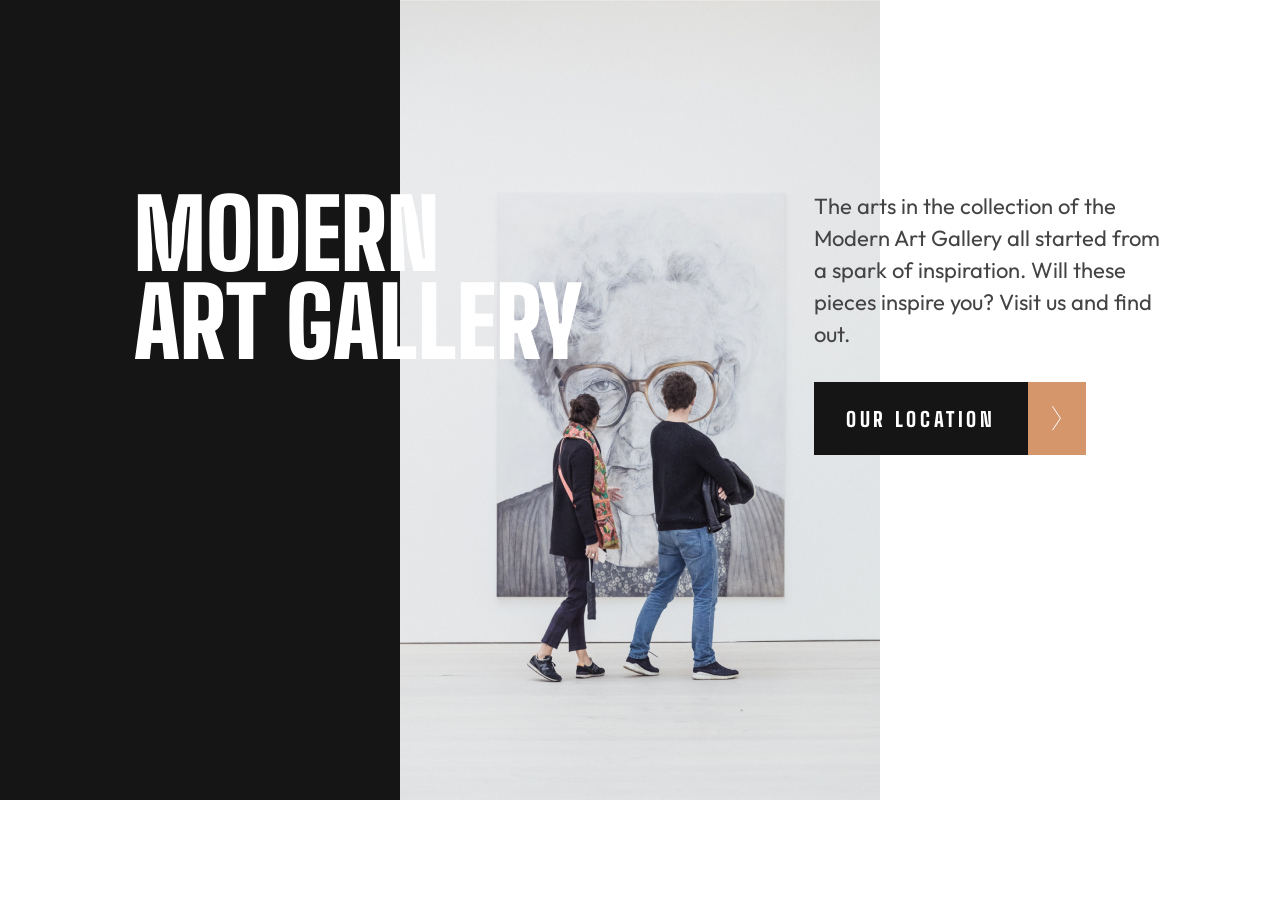
==== index.html @ 4975e386 "Responsive header" ====
<!doctype html>
<html class="no-js" lang="es">

<head>
  <meta charset="utf-8">
  <meta name="viewport" content="width=device-width, initial-scale=1">
  <title>CSS Proyectos 03 - Modern Art Gallery</title>
  <link rel="stylesheet" href="css/app.css">
  <meta name="description" content="">

  <meta property="og:title" content="">
  <meta property="og:type" content="">
  <meta property="og:url" content="">
  <meta property="og:image" content="">

  <link rel="icon" href="/favicon.ico" sizes="any">
  <link rel="icon" href="/icon.svg" type="image/svg+xml">
  <link rel="apple-touch-icon" href="icon.png">

  <link rel="preconnect" href="https://fonts.googleapis.com">
  <link rel="preconnect" href="https://fonts.gstatic.com" crossorigin>
  <link href="https://fonts.googleapis.com/css2?family=Big+Shoulders:opsz,wght@10..72,100..900&family=Outfit:wght@100..900&display=swap" rel="stylesheet">

  <link rel="manifest" href="site.webmanifest">
  <meta name="theme-color" content="#fafafa">
</head>

<body>

  <header class="header">

    <picture>
      <source media="(min-width: 768px)" srcset="img/bk_image_tablet.png">
      <img src="img/bk_image_mobile.png" alt="Background image">
    </picture>

    <div class="header_text">
      
      <h1 class="title">MODERN <br>ART GALLERY</h1>
      <p class="paragraph">The arts in the collection of the Modern Art Gallery all started from a spark of inspiration. Will these pieces inspire you? Visit us and find out.</p>
      <a href="html/location.html" class="button">our location <img src="img/arrow.svg" alt="Arrow image"></a>
      
    </div>
    
  </header>

</body>

</html>
---- css/app.css ----
@import url("https://fonts.googleapis.com/css2?family=Big+Shoulders:opsz,wght@10..72,100..900&family=Outfit:wght@100..900&display=swap");
.button:hover {
  cursor: pointer;
  background-color: #D5966C;
  transition: background-color 0.2s ease;
}
.button:hover a {
  background-color: #D5966C;
  transition: background-color 0.2s ease;
}
.button:hover img {
  background-color: #151515;
  transition: background-color 0.2s ease;
}

* {
  padding: 0;
  margin: 0;
  box-sizing: border-box;
}

.button {
  background-color: #151515;
  display: flex;
  align-items: center;
  justify-content: space-between;
  gap: 32px;
  color: #FFFFFF;
  margin-left: 16px;
  width: -moz-fit-content;
  width: fit-content;
  transition: background-color 0.2s ease;
  text-decoration: none;
  text-transform: uppercase;
  font-family: "Big Shoulders", sans-serif;
  font-weight: 800;
  font-size: 20px;
  letter-spacing: 3.64px;
  padding-left: 32px;
}
@media (max-width: 1439px) and (min-width: 1024px) {
  .button {
    margin: 0;
  }
}
@media (max-width: 2560px) and (min-width: 1440px) {
  .button {
    margin: 0;
  }
}
.button img {
  background-color: #D5966C;
  padding: 24px;
  transition: background-color 0.2s ease;
}

@media (max-width: 1023px) and (min-width: 768px) {
  header.header {
    display: flex;
    flex-direction: row;
  }
}
@media (max-width: 1439px) and (min-width: 1024px) {
  header.header {
    display: flex;
    flex-direction: row;
    height: 800px;
  }
  header.header::before {
    content: "";
    position: relative;
    width: 31.25%;
    height: 100%;
    background: #151515;
    z-index: 1;
  }
}
@media (max-width: 2560px) and (min-width: 1440px) {
  header.header {
    display: flex;
    flex-direction: row;
    height: 85vh;
  }
  header.header::before {
    content: "";
    position: relative;
    width: 31.25%;
    height: 100%;
    background: #151515;
    z-index: 1;
  }
}
header.header > picture {
  width: 100%;
}
header.header > picture img {
  width: 100%;
  height: auto;
}
@media (max-width: 1023px) and (min-width: 768px) {
  header.header > picture img {
    position: absolute;
    width: 57%;
  }
}
@media (max-width: 1439px) and (min-width: 1024px) {
  header.header > picture img {
    height: 100%;
  }
}
@media (max-width: 2560px) and (min-width: 1440px) {
  header.header > picture img {
    height: 100%;
  }
}
@media (max-width: 1439px) and (min-width: 1024px) {
  header.header > picture {
    width: 37.5%;
  }
}
@media (max-width: 2560px) and (min-width: 1440px) {
  header.header > picture {
    width: 37.5%;
  }
}
header.header div.header_text {
  display: flex;
  flex-direction: column;
  gap: 32px;
  margin-top: 32px;
  z-index: 2;
  background: transparent;
}
@media (max-width: 1023px) and (min-width: 768px) {
  header.header div.header_text {
    width: 44%;
    height: auto;
    position: absolute;
    margin-left: calc(389px + (100vw - 768px) * 0.65);
    margin-top: calc(145px + (100vw - 768px) * 0.5);
    gap: 48px;
  }
}
@media (max-width: 1439px) and (min-width: 1024px) {
  header.header div.header_text {
    width: 350px;
    height: auto;
    position: absolute;
    margin-left: calc(640px + (100vw - 1024px) * 0.68);
    margin-top: calc(190px + (100vh - 900px) * 0.6);
  }
  header.header div.header_text h1.title {
    position: absolute;
    color: #FFFFFF;
    margin-left: calc(-590px + (100vw - 1024px) * -0.35);
    margin-top: calc(0px + (100vh - 900px) * -0.2);
  }
}
@media (max-width: 2560px) and (min-width: 1440px) {
  header.header div.header_text {
    width: clamp(350px, 27vw + 2vh, 450px);
    height: auto;
    position: absolute;
    margin-left: calc(925px + (100vw - 1440px) * 0.65);
    margin-top: calc(190px + (100vh - 900px) * 0.5);
  }
  header.header div.header_text h1.title {
    position: absolute;
    color: #FFFFFF;
    margin-left: calc(-760px + (100vw - 1440px) * -0.45);
    margin-top: calc(0px + (100vh - 900px) * -0.25);
  }
}

html * {
  font-family: "Outfit", sans-serif;
  background-color: #FFFFFF;
}

body {
  overflow-x: hidden;
}

.title {
  font-family: "Big Shoulders", sans-serif;
  font-size: 60px;
  line-height: 55px;
  font-weight: 900;
  text-transform: uppercase;
  padding: 0 16px;
  color: #151515;
  background: transparent;
}
@media (max-width: 1023px) and (min-width: 768px) {
  .title {
    font-size: 70px;
    line-height: 65px;
    padding: 0;
  }
}
@media (max-width: 1439px) and (min-width: 1024px) {
  .title {
    font-size: 96px;
    line-height: 88px;
    padding: 0;
  }
}
@media (max-width: 2560px) and (min-width: 1440px) {
  .title {
    font-size: clamp(96px, 5vw + 2vh, 150px);
    line-height: clamp(88px, 5vw + 2vh, 140px);
    padding: 0;
  }
}

.paragraph {
  font-size: 16px;
  line-height: 28px;
  color: #444444;
  padding: 0 16px;
  font-weight: 400;
  background: transparent;
}
@media (max-width: 479px) and (min-width: 375px) {
  .paragraph {
    font-size: 18px;
  }
}
@media (max-width: 1023px) and (min-width: 768px) {
  .paragraph {
    font-size: 18px;
    padding: 0;
  }
}
@media (max-width: 1439px) and (min-width: 1024px) {
  .paragraph {
    font-size: 22px;
    line-height: 32px;
    padding: 0;
  }
}
@media (max-width: 2560px) and (min-width: 1440px) {
  .paragraph {
    font-size: clamp(22px, 1vw + 1vh, 38px);
    line-height: clamp(32px, 1vw + 2vh, 46px);
    padding: 0;
  }
}/*# sourceMappingURL=app.css.map */
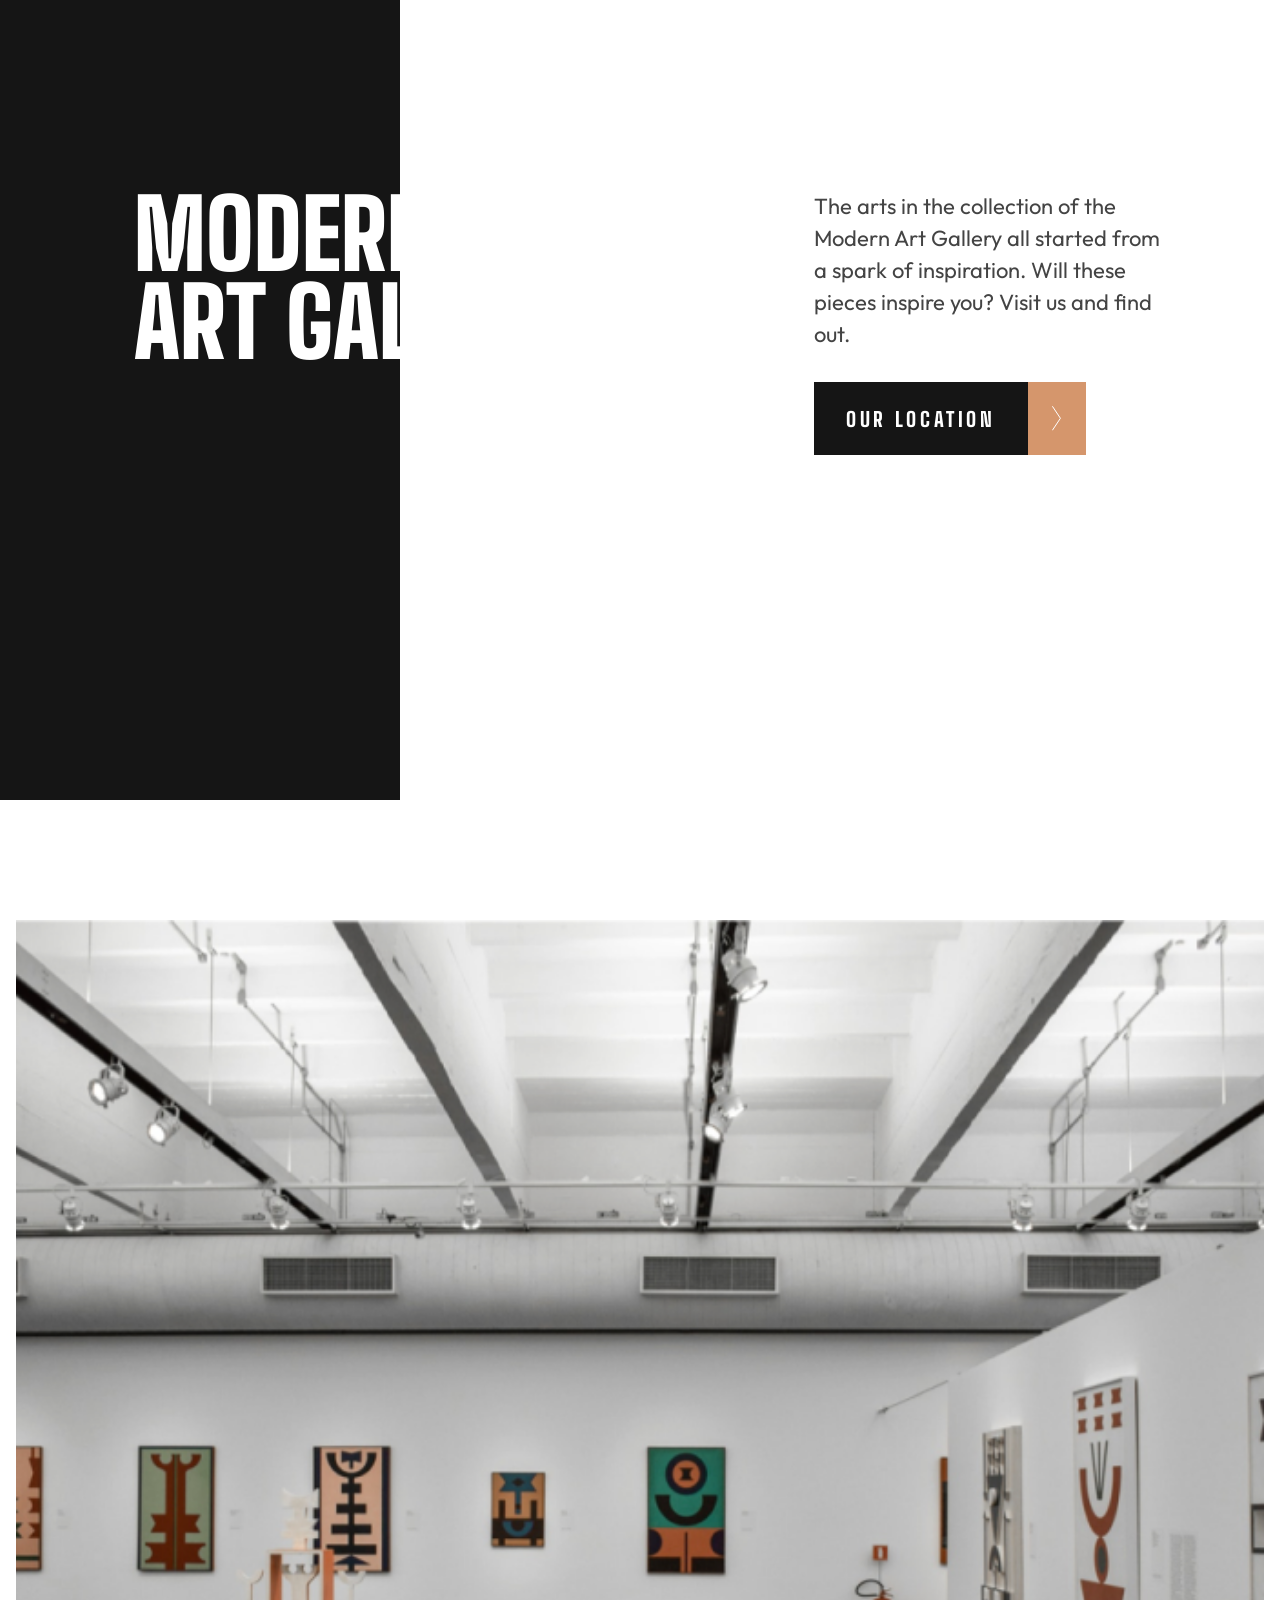
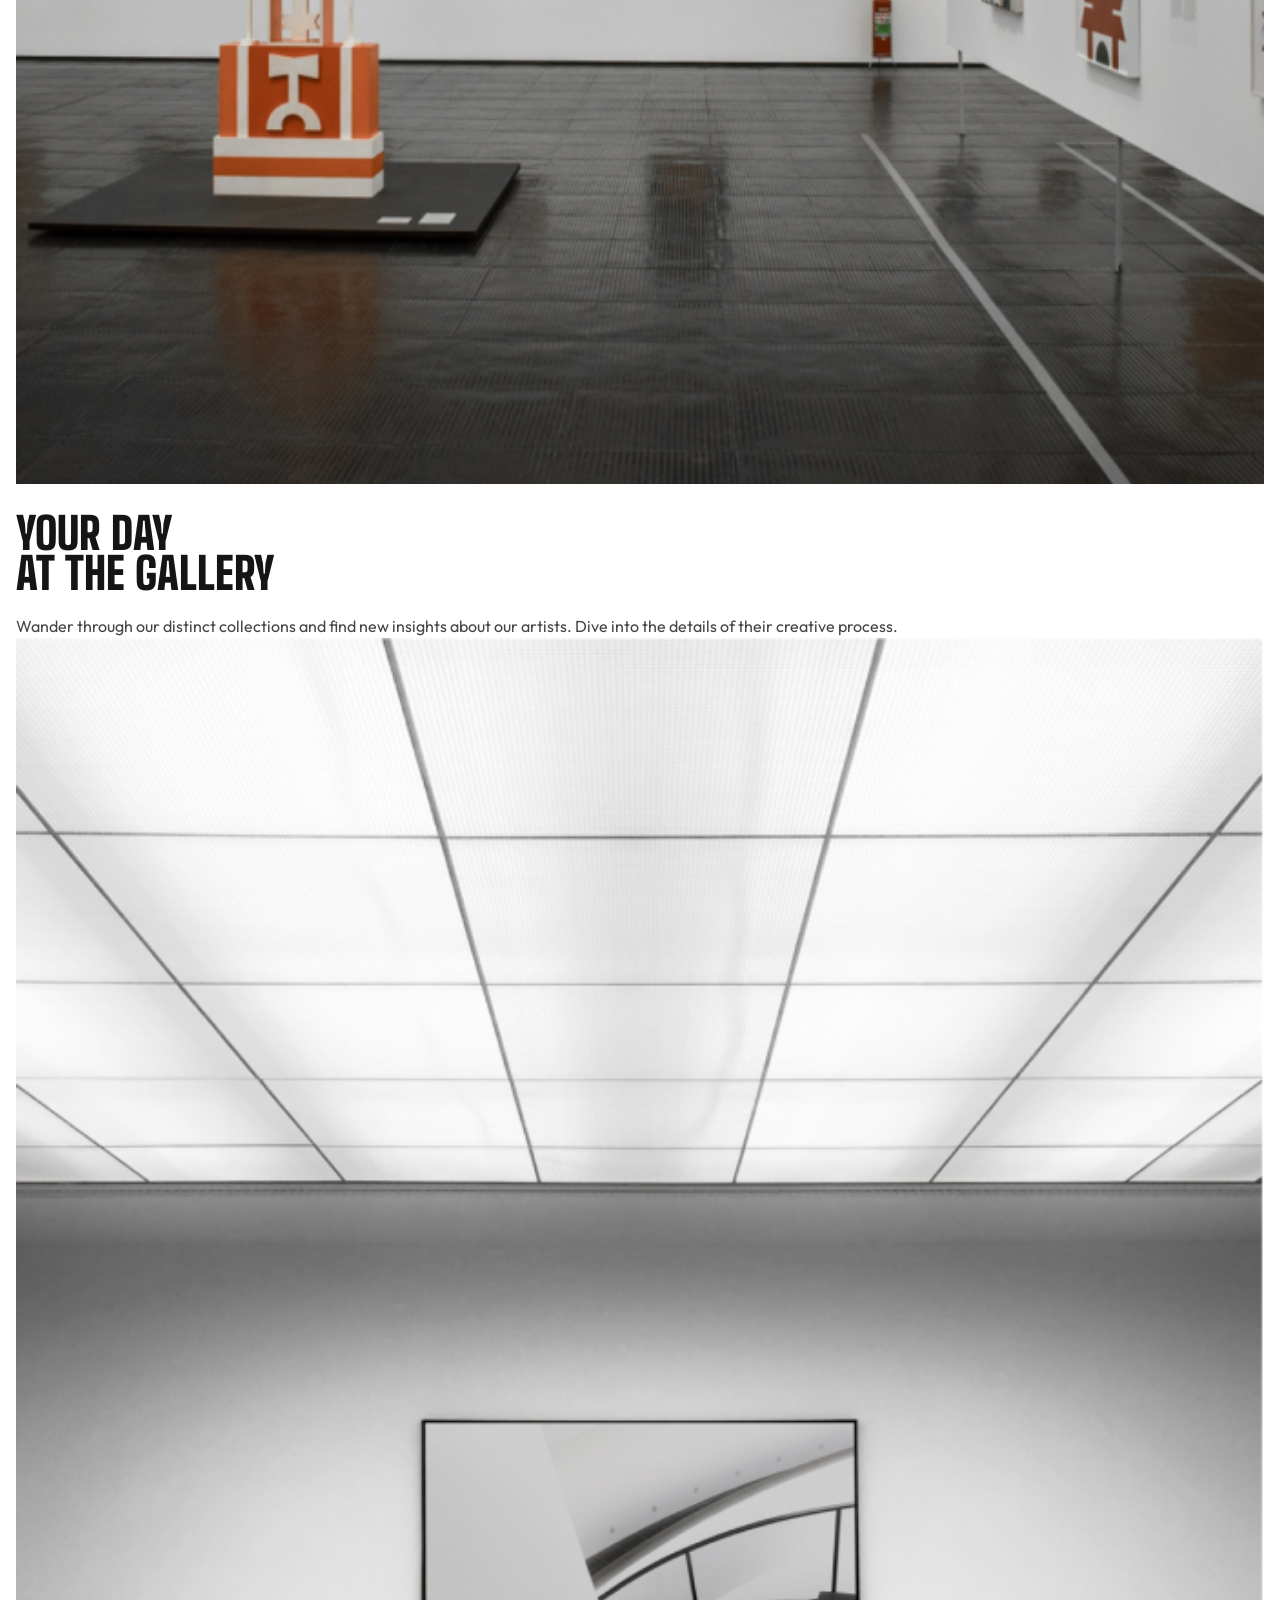
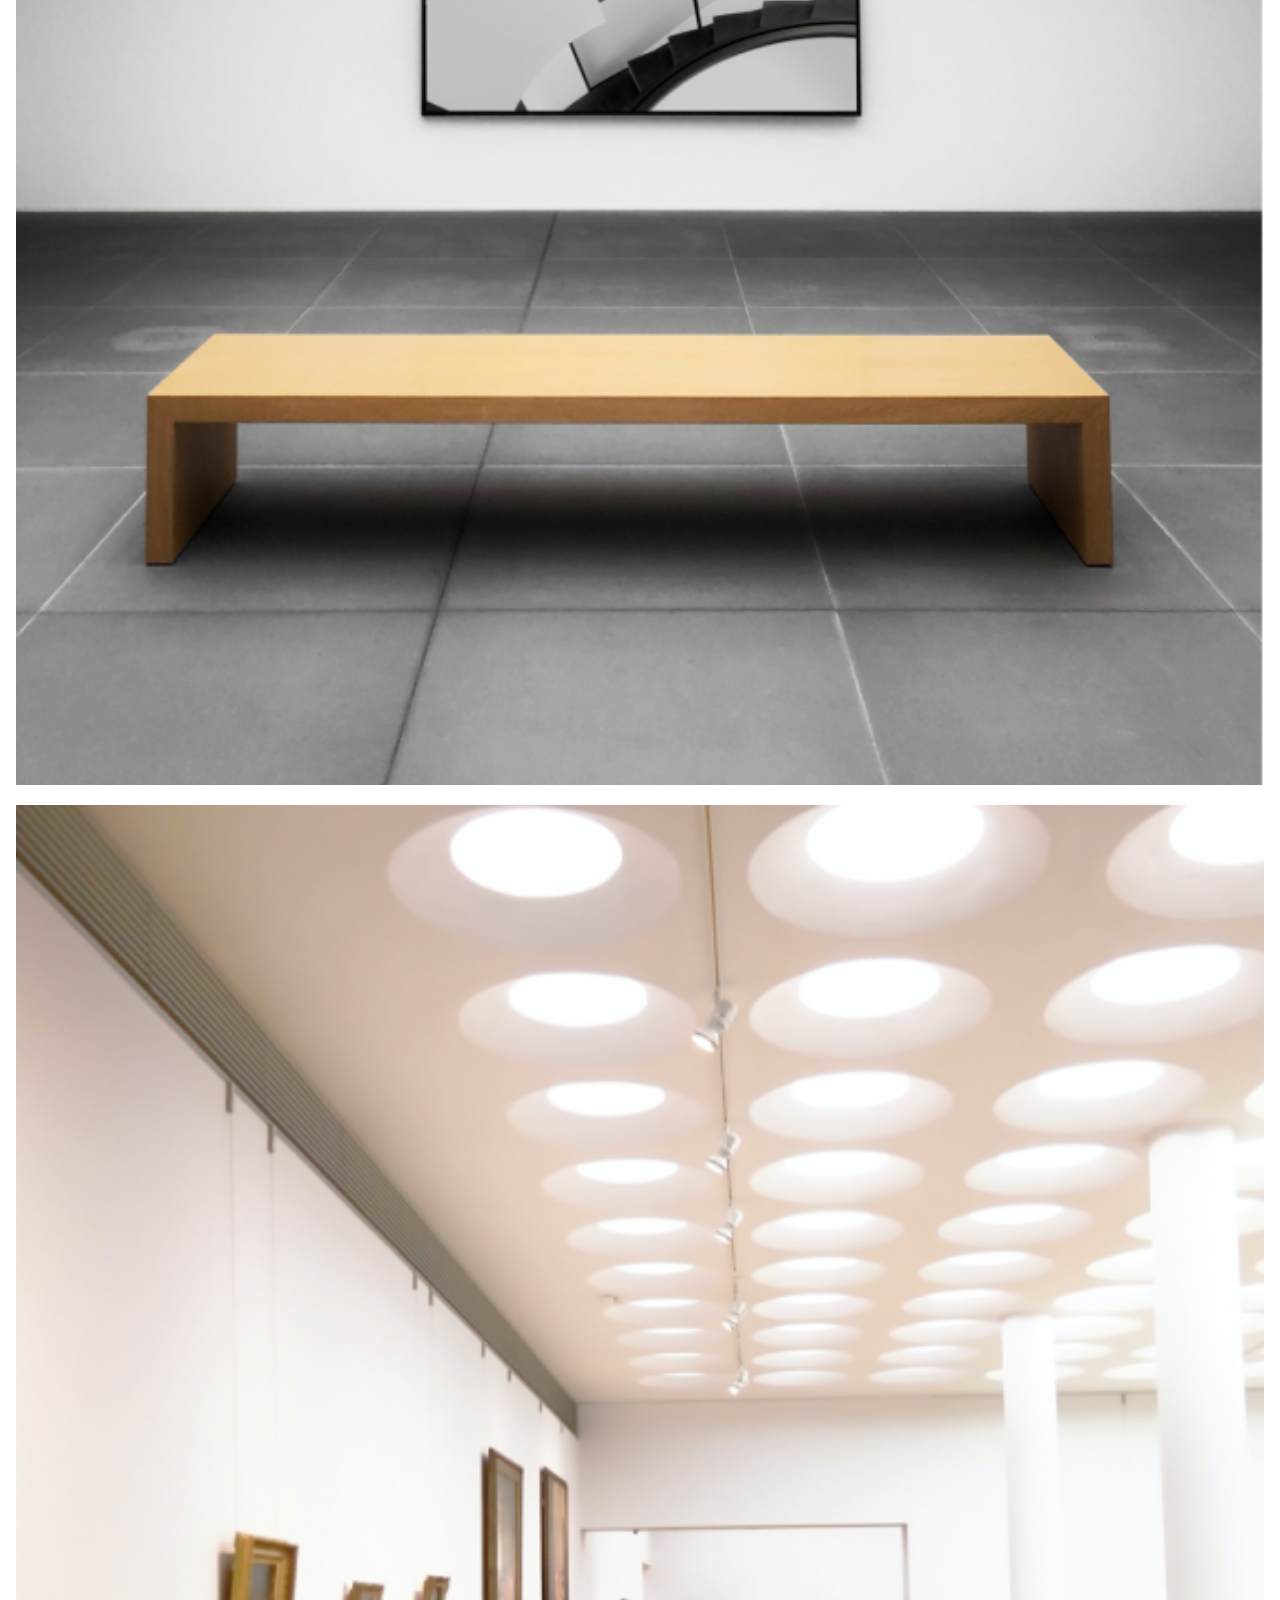
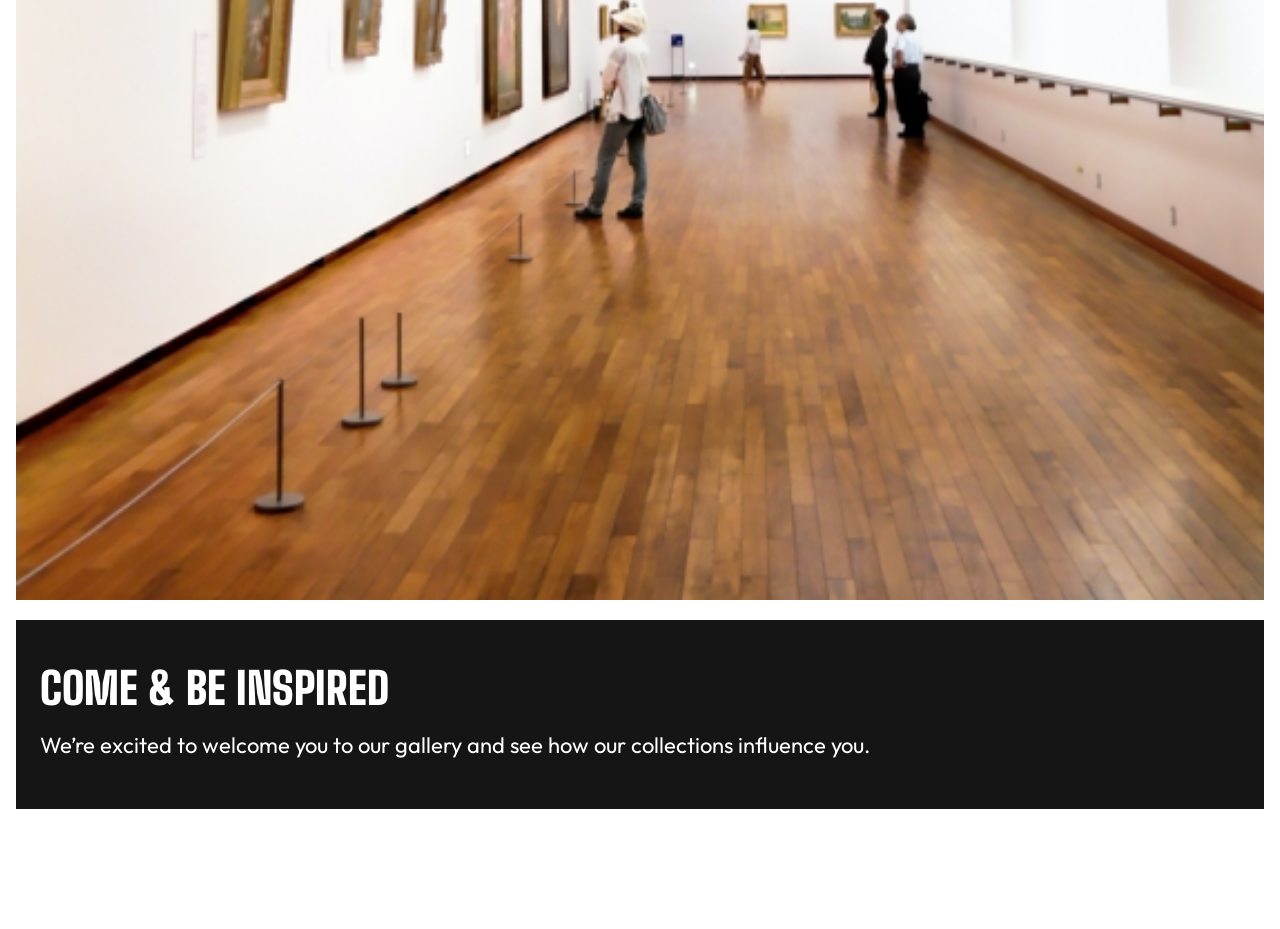
==== commit c6eb7963: "Main mobile version" ====
--- a/index.html
+++ b/index.html
@@ -1,5 +1,5 @@
 <!doctype html>
-<html class="no-js" lang="es">
+<html class="no-js" lang="en">
 
 <head>
   <meta charset="utf-8">
@@ -44,6 +44,33 @@
     
   </header>
 
+  <main class="main">
+
+    <img src="img/gallery.png" alt="Gallery image" class="gallery">
+    <div class="main_info">
+
+      <h2 class="title">Your Day <br>at the Gallery</h2>
+      <p class="paragraph">Wander through our distinct collections and find new insights about our artists. Dive into the details of their creative process.</p>
+
+
+    </div>
+    <img src="img/art.png" alt="Art image" class="art">
+    <picture>
+
+      <source media="(min-width: 768px)" srcset="img/exposition_tablet.png">
+      <img src="img/exposition.png" alt="Exposition image" class="exposition">
+
+    </picture>
+
+    <aside class="greating">
+
+      <h2 class="title">COME & BE INSPIRED</h2>
+      <p class="paragraph">We’re excited to welcome you to our gallery and see how our collections influence you.</p>
+
+    </aside>
+
+  </main>
+
 </body>
 
 </html>
--- a/css/app.css
+++ b/css/app.css
@@ -137,7 +137,7 @@
     height: auto;
     position: absolute;
     margin-left: calc(389px + (100vw - 768px) * 0.65);
-    margin-top: calc(145px + (100vw - 768px) * 0.5);
+    margin-top: calc(145px + (100vw - 1150px) * 0.5);
     gap: 48px;
   }
 }
@@ -169,6 +169,130 @@
     color: #FFFFFF;
     margin-left: calc(-760px + (100vw - 1440px) * -0.45);
     margin-top: calc(0px + (100vh - 900px) * -0.25);
+  }
+}
+
+main.main {
+  padding: 0px 16px;
+  margin-top: 120px;
+}
+@media (max-width: 1023px) and (min-width: 768px) {
+  main.main {
+    margin-top: calc(820px + (100vw - 768px) * 1);
+    margin-left: 39px;
+    margin-right: 40px;
+    margin-bottom: 120px;
+    display: grid;
+    grid-template-areas: "main_info gallery_image gallery_image" "art_image art_image exposition" "art_image art_image greating";
+    padding: 0;
+    row-gap: 11px;
+    -moz-column-gap: 11px;
+         column-gap: 11px;
+    grid-template-columns: 1.99fr 1fr 1fr;
+  }
+  main.main img.gallery {
+    grid-area: gallery_image;
+    width: 100%;
+    height: 100%;
+    margin-bottom: 11px;
+  }
+  main.main div.main_info {
+    grid-area: main_info;
+    width: 100%;
+    padding: 36px 68.3px 54px 0px;
+  }
+  main.main img.art {
+    grid-area: art_image;
+    width: 398px;
+    height: 720px;
+  }
+  main.main img.exposition {
+    grid-area: exposition;
+    width: 100%;
+    height: auto;
+    margin: 0;
+  }
+  main.main picture {
+    width: -moz-fit-content;
+    width: fit-content;
+    height: -moz-fit-content;
+    height: fit-content;
+  }
+}
+main.main img {
+  width: 100%;
+  height: auto;
+  margin-bottom: 16px;
+}
+main.main h2 {
+  font-size: 44px;
+  line-height: 40px;
+  text-transform: uppercase;
+  margin: 9px 0px 21px 0px;
+  padding: 0;
+}
+@media (max-width: 479px) and (min-width: 375px) {
+  main.main h2 {
+    font-size: 50px;
+    line-height: 45px;
+  }
+}
+@media (max-width: 1023px) and (min-width: 768px) {
+  main.main h2 {
+    max-width: 300px;
+    font-size: clamp(50px, 5vw + 1vh, 80px);
+    line-height: clamp(45px, 5vw + 1vh, 75px);
+  }
+}
+main.main > .main_info > p {
+  font-size: 16px;
+  line-height: 24px;
+  padding: 0;
+  letter-spacing: 0px;
+}
+@media (max-width: 479px) and (min-width: 375px) {
+  main.main > .main_info > p {
+    font-size: 18px;
+    line-height: 28px;
+  }
+}
+@media (max-width: 1023px) and (min-width: 768px) {
+  main.main > .main_info > p {
+    font-size: clamp(17px, 18px + 12 * (100vw - 768px) / 255, 30px);
+    line-height: clamp(28px, 28px + 12 * (100vw - 768px) / 255, 40px);
+  }
+}
+main.main aside.greating {
+  background-color: #151515;
+  padding: 48px 24px;
+  height: -moz-fit-content;
+  height: fit-content;
+  margin-bottom: 120px;
+}
+main.main aside.greating h2 {
+  color: #FFFFFF;
+  margin: 0;
+  padding: 0;
+  margin-bottom: 21px;
+}
+main.main aside.greating p {
+  color: #FFFFFF;
+  padding: 0;
+  margin: 0;
+}
+@media (max-width: 1023px) and (min-width: 768px) {
+  main.main aside.greating {
+    grid-area: greating;
+    padding: 87px 29px;
+    margin-top: -5px;
+  }
+  main.main aside.greating h2 {
+    font-size: 50px;
+    line-height: 45px;
+  }
+  main.main aside.greating p {
+    font-size: 18px;
+    line-height: 28px;
   }
 }
 
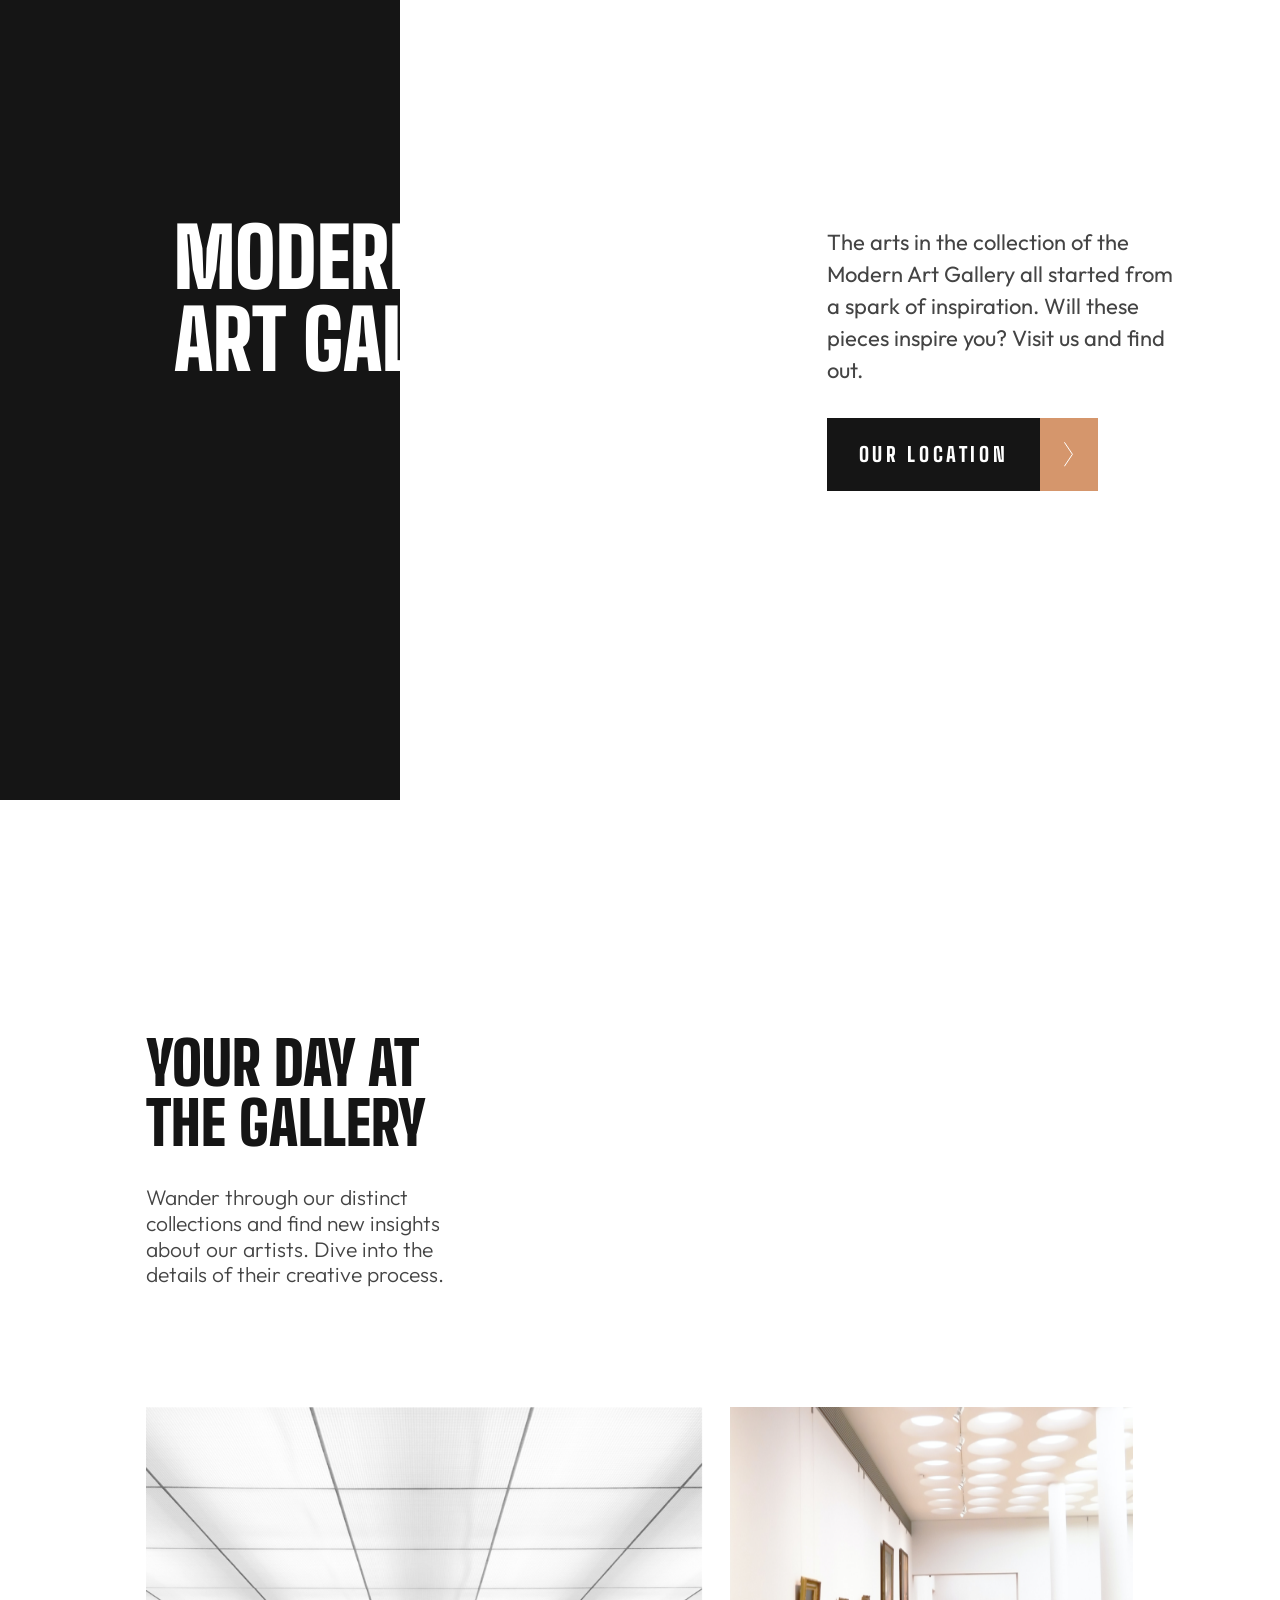
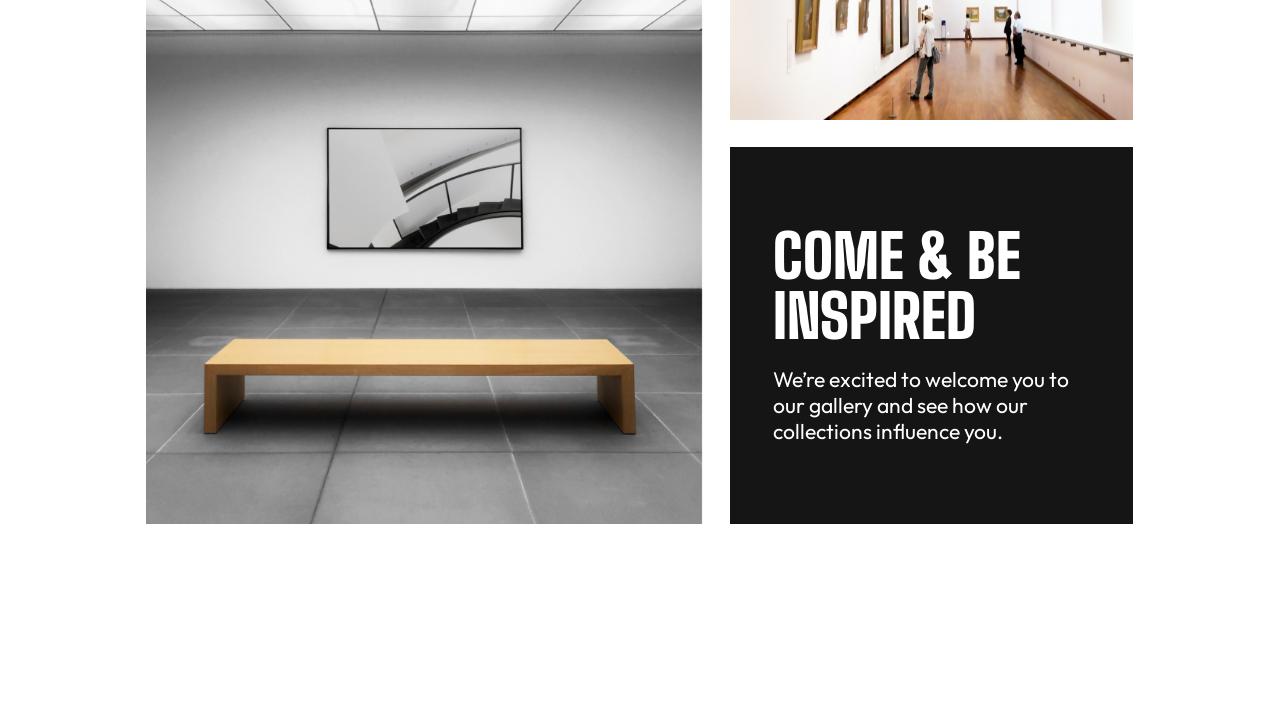
==== commit d3a08d72: "Home_Page full responsive version" ====
--- a/index.html
+++ b/index.html
@@ -46,17 +46,23 @@
 
   <main class="main">
 
-    <img src="img/gallery.png" alt="Gallery image" class="gallery">
+    <picture class="gallery">
+
+      <source media="(min-width: 1024px)" srcset="img/gallery_desktop.png">
+      <img src="img/gallery.png" alt="Gallery image" class="gallery">
+
+    </picture>
     <div class="main_info">
 
-      <h2 class="title">Your Day <br>at the Gallery</h2>
+      <h2 class="title">Your Day <br class="jump">at the Gallery</h2>
       <p class="paragraph">Wander through our distinct collections and find new insights about our artists. Dive into the details of their creative process.</p>
 
 
     </div>
     <img src="img/art.png" alt="Art image" class="art">
-    <picture>
+    <picture class="exposition">
 
+      <source media="(min-width: 1024px)" srcset="img/exposition.png">
       <source media="(min-width: 768px)" srcset="img/exposition_tablet.png">
       <img src="img/exposition.png" alt="Exposition image" class="exposition">
 
--- a/css/app.css
+++ b/css/app.css
@@ -137,7 +137,7 @@
     height: auto;
     position: absolute;
     margin-left: calc(389px + (100vw - 768px) * 0.65);
-    margin-top: calc(145px + (100vw - 1150px) * 0.5);
+    margin-top: calc(145px + (100vw - 768px) * 0.5);
     gap: 48px;
   }
 }
@@ -146,14 +146,14 @@
     width: 350px;
     height: auto;
     position: absolute;
-    margin-left: calc(640px + (100vw - 1024px) * 0.68);
-    margin-top: calc(190px + (100vh - 900px) * 0.6);
+    margin-left: calc(668px + (100vw - 1024px) * 0.62);
+    margin-top: calc(200px + (100vw - 1024px) * 0.1);
   }
   header.header div.header_text h1.title {
     position: absolute;
     color: #FFFFFF;
-    margin-left: calc(-590px + (100vw - 1024px) * -0.35);
-    margin-top: calc(0px + (100vh - 900px) * -0.2);
+    margin-left: calc(-550px + (100vw - 1024px) * -0.4);
+    margin-top: calc(40px + (100vw - 1024px) * -0.19);
   }
 }
 @media (max-width: 2560px) and (min-width: 1440px) {
@@ -162,13 +162,13 @@
     height: auto;
     position: absolute;
     margin-left: calc(925px + (100vw - 1440px) * 0.65);
-    margin-top: calc(190px + (100vh - 900px) * 0.5);
+    margin-top: calc(190px + (100vw - 1440px) * 0.5);
   }
   header.header div.header_text h1.title {
     position: absolute;
     color: #FFFFFF;
     margin-left: calc(-760px + (100vw - 1440px) * -0.45);
-    margin-top: calc(0px + (100vh - 900px) * -0.25);
+    margin-top: calc(-45px + (100vw - 1440px) * -0.25);
   }
 }
 
@@ -188,9 +188,12 @@
     row-gap: 11px;
     -moz-column-gap: 11px;
          column-gap: 11px;
-    grid-template-columns: 1.99fr 1fr 1fr;
-  }
-  main.main img.gallery {
+    height: -moz-fit-content;
+    height: fit-content;
+    grid-template-rows: 31.413% 24.581% 31.099%;
+    grid-template-columns: 42.24% auto 40.64%;
+  }
+  main.main .gallery {
     grid-area: gallery_image;
     width: 100%;
     height: 100%;
@@ -199,18 +202,114 @@
   main.main div.main_info {
     grid-area: main_info;
     width: 100%;
-    padding: 36px 68.3px 54px 0px;
+    height: 100%;
+    display: flex;
+    flex-direction: column;
+    justify-content: center;
+    align-items: start;
+    padding-right: 68px;
   }
   main.main img.art {
     grid-area: art_image;
-    width: 398px;
-    height: 720px;
-  }
-  main.main img.exposition {
+    width: 100%;
+    height: 100%;
+    margin-bottom: 0;
+  }
+  main.main .exposition {
     grid-area: exposition;
     width: 100%;
-    height: auto;
-    margin: 0;
+    height: 100%;
+    margin: 0;
+  }
+  main.main picture {
+    width: -moz-fit-content;
+    width: fit-content;
+    height: -moz-fit-content;
+    height: fit-content;
+  }
+}
+@media (max-width: 1439px) and (min-width: 1024px) {
+  main.main {
+    margin-top: 180px;
+    display: grid;
+    grid-template-areas: "main_info gallery_image gallery_image" "art_image art_image exposition" "art_image art_image greating";
+    padding: 0;
+    row-gap: clamp(21.55px, 2.1vw, 30px);
+    -moz-column-gap: clamp(21.55px, 2.1vw, 30px);
+         column-gap: clamp(21.55px, 2.1vw, 30px);
+    padding: 0px calc(117px + (100vw - 1024px) * 0.116) 0px calc(116.62px + (100vw - 1024px) * 0.1142);
+    grid-template-rows: 34.783% 27.22% 32.78%;
+    grid-template-columns: 40.82% auto 40.82%;
+    max-height: 1150px;
+    margin-bottom: 180px;
+  }
+  main.main .gallery {
+    grid-area: gallery_image;
+    width: 100%;
+    height: 100%;
+    margin-bottom: 0;
+  }
+  main.main div.main_info {
+    grid-area: main_info;
+    height: 100%;
+    padding: calc(42.6px + (100vw - 1024px) * 0.042) calc(67.5px + (100vw - 1024px) * 0.0663) calc(42.6px + (100vw - 1024px) * 0.042) 0px;
+  }
+  main.main img.art {
+    grid-area: art_image;
+    width: 100%;
+    height: 100%;
+    margin: 0;
+  }
+  main.main .exposition {
+    grid-area: exposition;
+    margin: 0;
+    width: 100%;
+    height: 100%;
+  }
+  main.main picture {
+    width: -moz-fit-content;
+    width: fit-content;
+    height: -moz-fit-content;
+    height: fit-content;
+  }
+}
+@media (max-width: 2560px) and (min-width: 1440px) {
+  main.main {
+    margin-top: 180px;
+    display: grid;
+    grid-template-areas: "main_info gallery_image gallery_image" "art_image art_image exposition" "art_image art_image greating";
+    padding: 0;
+    row-gap: 30px;
+    -moz-column-gap: 30px;
+         column-gap: 30px;
+    padding: 0 165px;
+    grid-template-rows: 34.783% 27.22% 32.78%;
+    grid-template-columns: 40.82% auto 40.82%;
+    margin-bottom: 180px;
+  }
+  main.main .gallery {
+    grid-area: gallery_image;
+    width: 100%;
+    height: 100%;
+    margin-bottom: 0;
+  }
+  main.main div.main_info {
+    grid-area: main_info;
+    height: 100%;
+    padding: calc(60px + (100vw - 1024px) * 0.042) calc(90px + (100vw - 1024px) * 0.0663) calc(60px + (100vw - 1024px) * 0.042) 0px;
+    max-width: clamp(432px, 30.001vw, 768px);
+  }
+  main.main img.art {
+    grid-area: art_image;
+    width: 100%;
+    height: 100%;
+    margin: 0;
+  }
+  main.main .exposition {
+    grid-area: exposition;
+    margin: 0;
+    width: 100%;
+    height: 100%;
   }
   main.main picture {
     width: -moz-fit-content;
@@ -244,11 +343,36 @@
     line-height: clamp(45px, 5vw + 1vh, 75px);
   }
 }
+@media (max-width: 1439px) and (min-width: 1024px) {
+  main.main h2 {
+    font-size: clamp(42.6px, 4.96vw, 60px);
+    line-height: clamp(42.6px, 4.96vw, 60px);
+    margin-top: 0;
+    margin-bottom: 32px;
+    max-width: 350px;
+  }
+  main.main h2 br.jump {
+    display: none;
+  }
+}
+@media (max-width: 2560px) and (min-width: 1440px) {
+  main.main h2 {
+    font-size: clamp(60px, 4.166vw, 107px);
+    line-height: clamp(60px, 4.166vw, 107px);
+    margin-top: 0;
+    margin-bottom: 32px;
+  }
+  main.main h2 br.jump {
+    display: none;
+  }
+}
 main.main > .main_info > p {
   font-size: 16px;
   line-height: 24px;
   padding: 0;
   letter-spacing: 0px;
+  margin-bottom: 32px;
+  font-weight: 300;
 }
 @media (max-width: 479px) and (min-width: 375px) {
   main.main > .main_info > p {
@@ -258,13 +382,33 @@
 }
 @media (max-width: 1023px) and (min-width: 768px) {
   main.main > .main_info > p {
-    font-size: clamp(17px, 18px + 12 * (100vw - 768px) / 255, 30px);
-    line-height: clamp(28px, 28px + 12 * (100vw - 768px) / 255, 40px);
+    font-size: clamp(17.9px, 2.33vw, 30px);
+    line-height: clamp(28px, 3.65vw, 40px);
+    margin-bottom: 0px;
+  }
+}
+@media (max-width: 1439px) and (min-width: 1024px) {
+  main.main > .main_info > p {
+    font-size: clamp(15.64px, 1.65vw, 22px);
+    line-height: clamp(25.64px, 1.65vw, 32px);
+    max-width: 350px;
+    font-weight: 300;
+    margin: 0px;
+  }
+}
+@media (max-width: 2560px) and (min-width: 1440px) {
+  main.main > .main_info > p {
+    font-size: clamp(22px, 1.527vw, 39.11px);
+    line-height: clamp(32px, 1.527vw, 49.11px);
+    font-weight: 300;
+    margin: 0px;
   }
 }
 main.main aside.greating {
   background-color: #151515;
   padding: 48px 24px;
+  width: -moz-fit-content;
+  width: fit-content;
   height: -moz-fit-content;
   height: fit-content;
   margin-bottom: 120px;
@@ -283,16 +427,66 @@
 @media (max-width: 1023px) and (min-width: 768px) {
   main.main aside.greating {
     grid-area: greating;
-    padding: 87px 29px;
-    margin-top: -5px;
+    display: flex;
+    flex-direction: column;
+    justify-content: center;
+    align-items: center;
+    height: 100%;
+    width: 100%;
   }
   main.main aside.greating h2 {
-    font-size: 50px;
-    line-height: 45px;
+    font-size: clamp(50px, 6.51vw, 60px);
+    line-height: clamp(45px, 6.51vw, 60px);
+    align-self: flex-start;
   }
   main.main aside.greating p {
-    font-size: 18px;
+    font-size: clamp(18px, 2.343vw, 22px);
     line-height: 28px;
+  }
+}
+@media (max-width: 1439px) and (min-width: 1024px) {
+  main.main aside.greating {
+    grid-area: greating;
+    padding: clamp(38px, 3.71vw, 65px) clamp(34.1px, 3.33vw, 48px);
+    width: 100%;
+    height: 100%;
+    margin: 0;
+    display: flex;
+    flex-direction: column;
+    justify-content: center;
+    align-items: center;
+  }
+  main.main aside.greating h2 {
+    font-size: clamp(42.6px, 4.96vw, 60px);
+    line-height: clamp(42.6px, 4.96vw, 60px);
+    max-width: 445px;
+  }
+  main.main aside.greating p {
+    font-size: clamp(15.64px, 1.65vw, 22px);
+    line-height: clamp(25.64px, 1.65vw, 32px);
+    max-width: 445px;
+  }
+}
+@media (max-width: 2560px) and (min-width: 1440px) {
+  main.main aside.greating {
+    grid-area: greating;
+    width: 100%;
+    height: 100%;
+    margin: 0;
+    display: flex;
+    flex-direction: column;
+    justify-content: center;
+    align-items: center;
+    padding: 65px clamp(48px, 3.33vw, 83px);
+  }
+  main.main aside.greating h2 {
+    font-size: clamp(60px, 4.166vw, 107px);
+    line-height: clamp(60px, 4.166vw, 107px);
+    align-self: flex-start;
+  }
+  main.main aside.greating p {
+    font-size: clamp(22px, 1.527vw, 39.11px);
+    line-height: clamp(32px, 1.527vw, 49.11px);
   }
 }
 
@@ -324,8 +518,8 @@
 }
 @media (max-width: 1439px) and (min-width: 1024px) {
   .title {
-    font-size: 96px;
-    line-height: 88px;
+    font-size: clamp(70px, 5vw + 2vh, 96px);
+    line-height: clamp(62px, 5vw + 2vh, 88px);
     padding: 0;
   }
 }
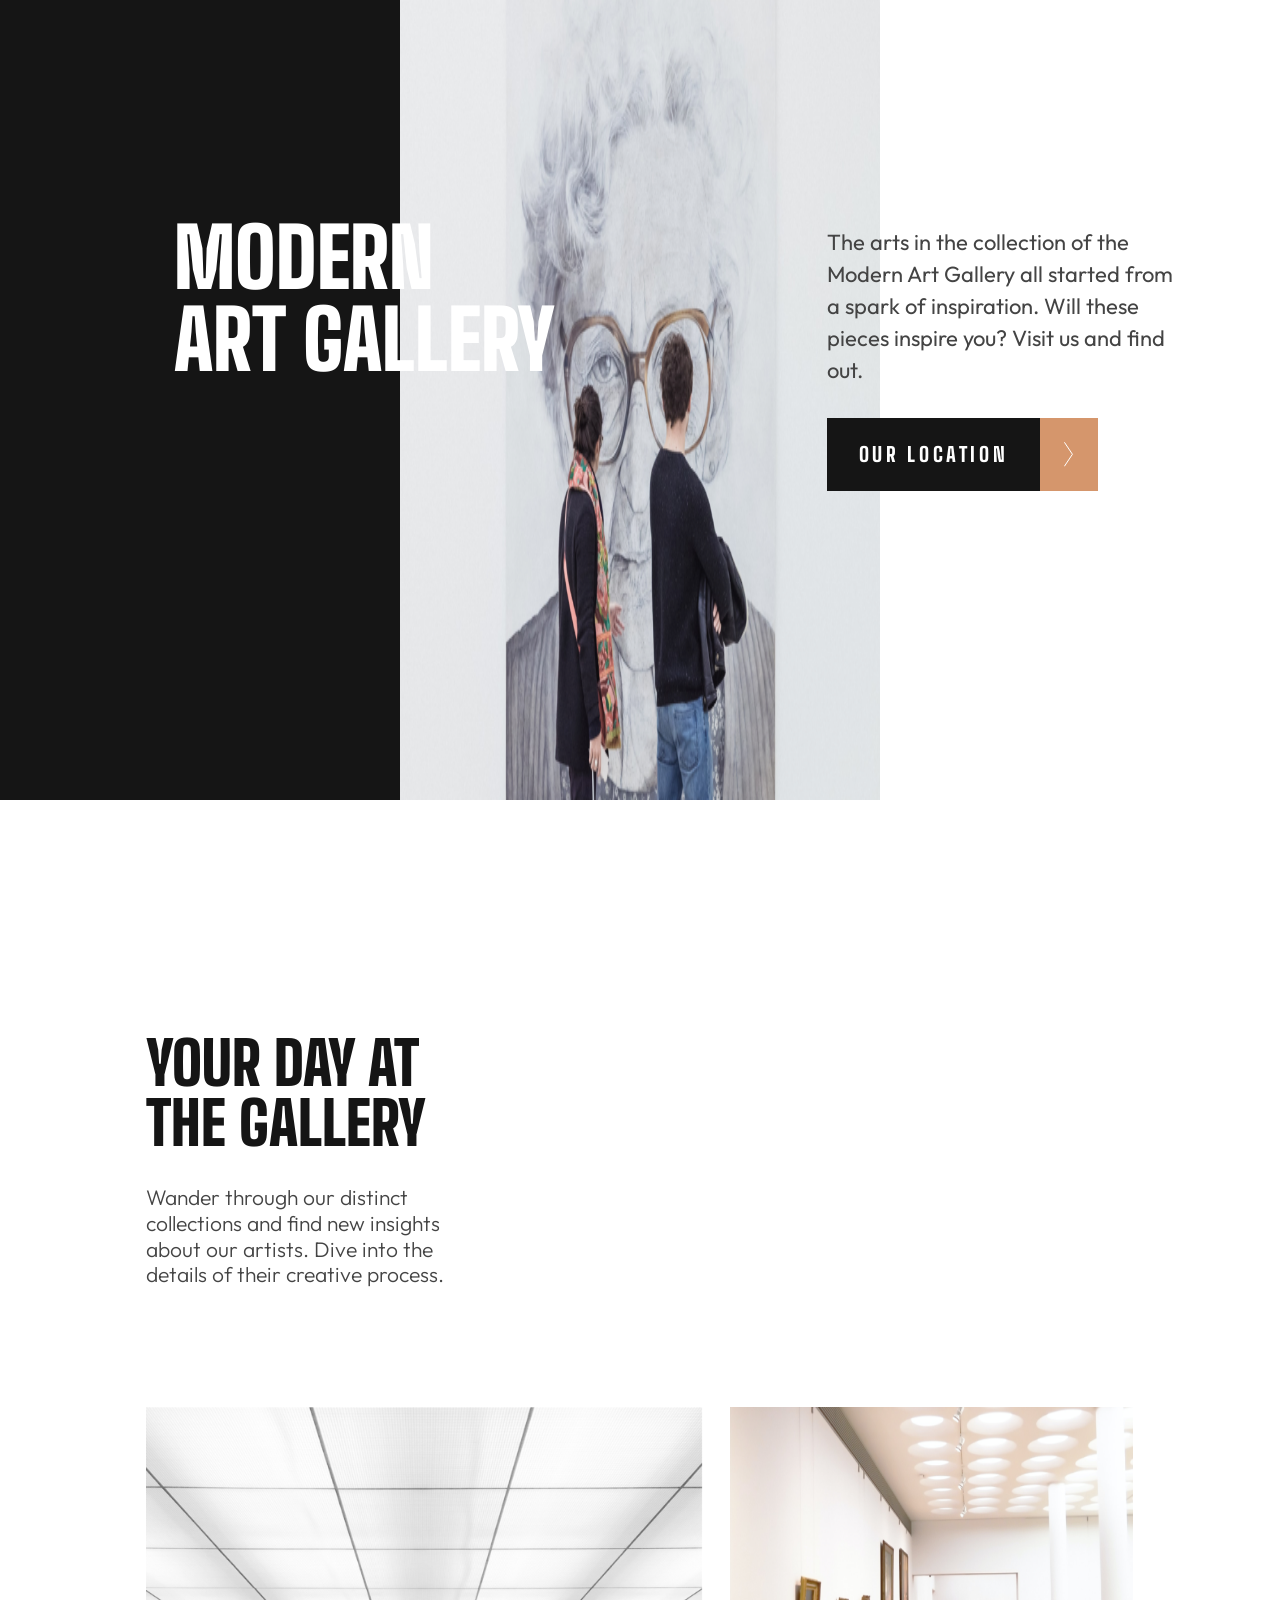
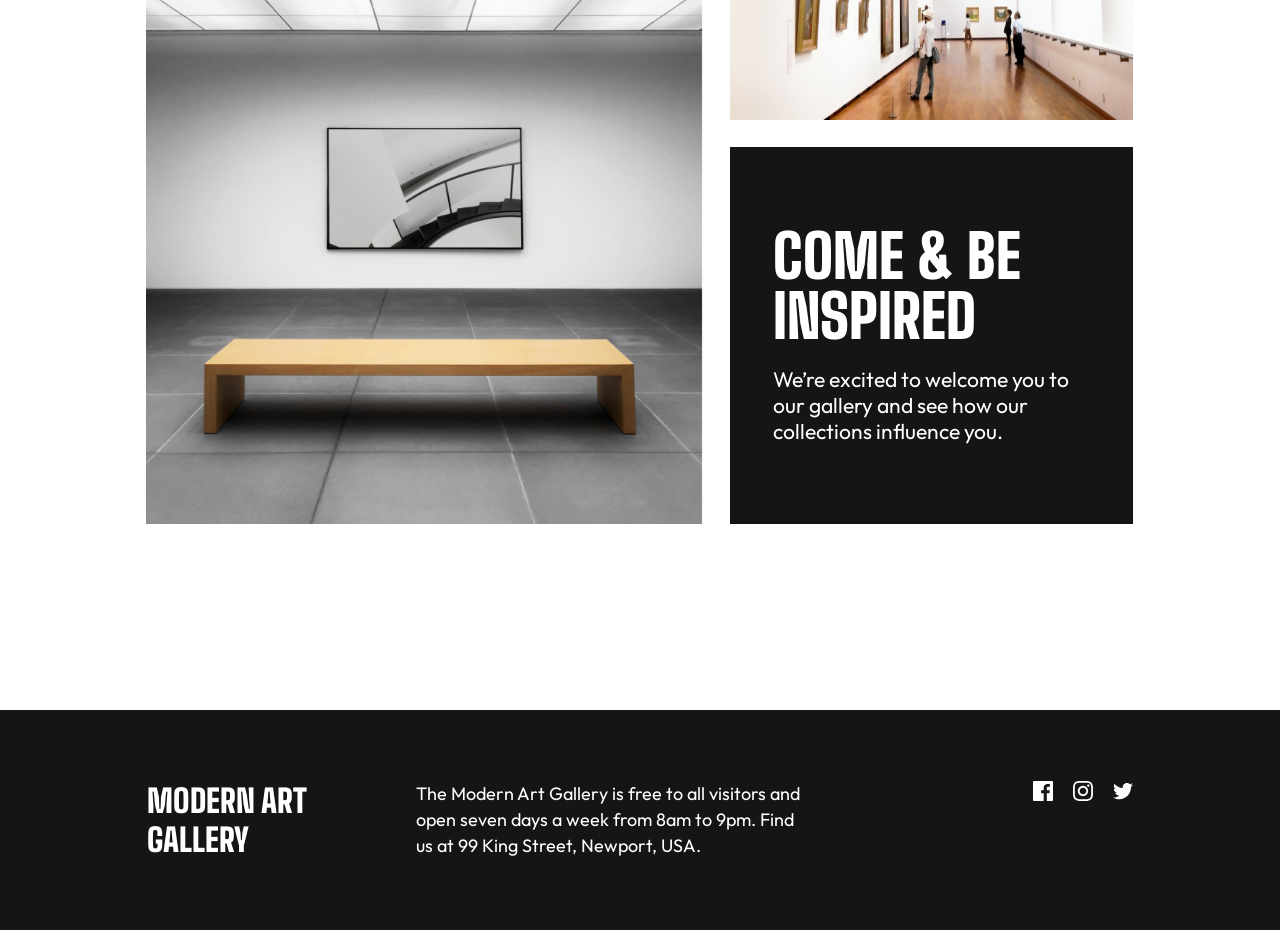
==== commit fea08d63: "Home layout full responsive" ====
--- a/index.html
+++ b/index.html
@@ -77,6 +77,20 @@
 
   </main>
 
+  <footer class="footer">
+
+    <h2 class="footer_title">modern art gallery</h2>
+    <p class="paragraph">The Modern Art Gallery is free to all visitors and open seven days a week from 8am to 9pm. Find us at 99 King Street, Newport, USA.</p>
+    <aside class="media">
+
+      <a href="#"><img src="img/FaceBook.svg" alt="FaceBook image"></a>
+      <a href="#"><img src="img/Instagram.svg" alt="Instagram image"></a>
+      <a href="#"><img src="img/Twitter.svg" alt="Twitter image"></a>
+
+    </aside>
+
+  </footer>
+
 </body>
 
 </html>
--- a/css/app.css
+++ b/css/app.css
@@ -54,6 +54,115 @@
   transition: background-color 0.2s ease;
 }
 
+footer.footer {
+  background-color: #151515;
+  padding: 48px 32px;
+  display: flex;
+  flex-direction: column;
+  gap: 32px;
+}
+@media (max-width: 1023px) and (min-width: 768px) {
+  footer.footer {
+    flex-direction: row;
+    padding: 56px 40px;
+    justify-content: space-between;
+    align-items: flex-start;
+  }
+}
+@media (max-width: 1439px) and (min-width: 1024px) {
+  footer.footer {
+    flex-direction: row;
+    padding: clamp(56.89px, 5.555vw, 80px) clamp(117.33px, 11.45vw, 165px);
+    justify-content: space-between;
+    align-items: flex-start;
+  }
+}
+@media (max-width: 2560px) and (min-width: 1440px) {
+  footer.footer {
+    flex-direction: row;
+    padding: clamp(80px, 5.55vw, 142.2px) clamp(165px, 11.45vw, 293.33px);
+    justify-content: space-between;
+    align-items: flex-start;
+  }
+}
+footer.footer h2.footer_title {
+  background-color: transparent;
+  color: #FFFFFF;
+  text-transform: uppercase;
+  font-family: "Big Shoulders", sans-serif;
+  max-width: 120px;
+  font-weight: 900;
+}
+@media (max-width: 1439px) and (min-width: 1024px) {
+  footer.footer h2.footer_title {
+    font-size: 32px;
+    max-width: 160px;
+  }
+}
+@media (max-width: 2560px) and (min-width: 1440px) {
+  footer.footer h2.footer_title {
+    font-size: 32px;
+    max-width: 160px;
+  }
+}
+footer.footer p {
+  color: #FFFFFF;
+  padding: 0;
+}
+@media (max-width: 1023px) and (min-width: 768px) {
+  footer.footer p {
+    font-size: 16px;
+    line-height: 26px;
+    max-width: 281px;
+  }
+}
+@media (max-width: 1439px) and (min-width: 1024px) {
+  footer.footer p {
+    font-size: clamp(16px, 1.562vw, 18px);
+    line-height: clamp(26px, 1.539vw, 28px);
+    max-width: clamp(305.78px, 30vw, 430px);
+    margin-left: calc(-99.56px + (100vw - 1024px) * -0.09745);
+  }
+}
+@media (max-width: 2560px) and (min-width: 1440px) {
+  footer.footer p {
+    font-size: clamp(18px, 1.25vw, 32px);
+    line-height: clamp(28px, 1.944vw, 42px);
+    max-width: clamp(430px, 29.86vw, 764.44px);
+    margin-left: calc(-140px + (100vw - 1024px) * -0.07089);
+  }
+}
+footer.footer aside.media {
+  background-color: transparent;
+  display: flex;
+  justify-content: space-between;
+  align-items: center;
+  gap: 20px;
+  width: -moz-fit-content;
+  width: fit-content;
+}
+footer.footer aside.media a {
+  background-color: transparent;
+}
+footer.footer aside.media a img {
+  background-color: transparent;
+}
+@media (max-width: 2560px) and (min-width: 1440px) {
+  footer.footer aside.media {
+    gap: clamp(20px, 1.38vw, 35.55px);
+  }
+  footer.footer aside.media a {
+    width: -moz-max-content;
+    width: max-content;
+    height: -moz-max-content;
+    height: max-content;
+  }
+  footer.footer aside.media a img {
+    width: clamp(20px, 1.38vw, 35.55px);
+    height: clamp(20px, 1.38vw, 35.55px);
+  }
+}
+
 @media (max-width: 1023px) and (min-width: 768px) {
   header.header {
     display: flex;
@@ -162,13 +271,13 @@
     height: auto;
     position: absolute;
     margin-left: calc(925px + (100vw - 1440px) * 0.65);
-    margin-top: calc(190px + (100vw - 1440px) * 0.5);
+    margin-top: calc(190px + (100vw - 1440px) * 0.25);
   }
   header.header div.header_text h1.title {
     position: absolute;
     color: #FFFFFF;
     margin-left: calc(-760px + (100vw - 1440px) * -0.45);
-    margin-top: calc(-45px + (100vw - 1440px) * -0.25);
+    margin-top: calc(-45px + (100vw - 1440px) * -0.05);
   }
 }
 
